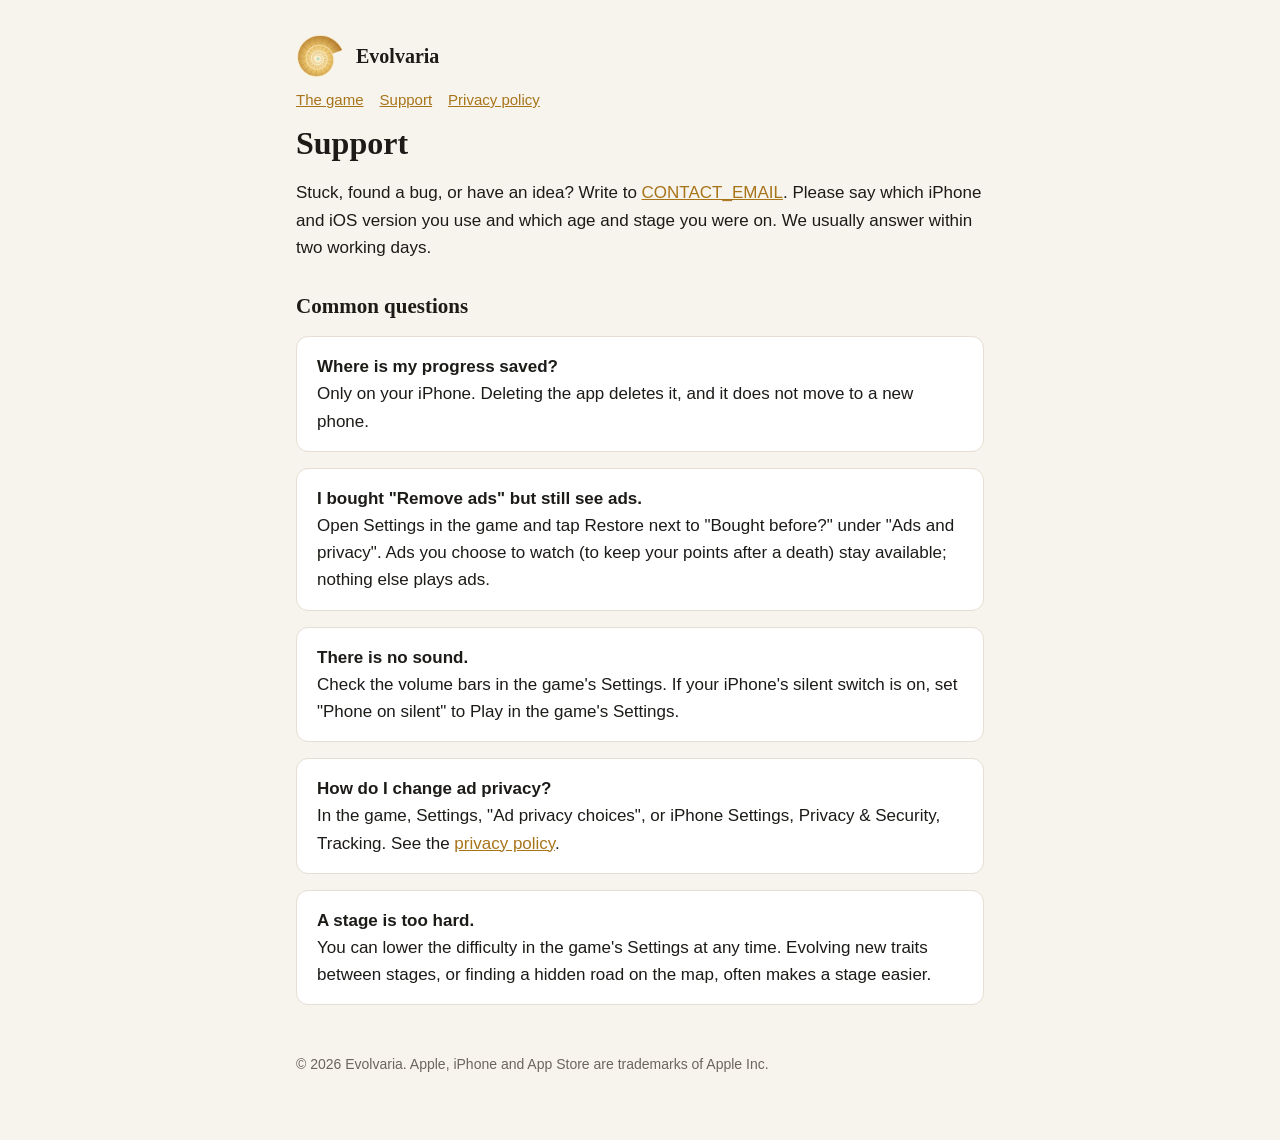
==== evolvaria/support/index.html @ f2a114b5 "Evolvaria website: game page, support and privacy policy Co-Authored-By: Claude Opus 5.5 <noreply@an" ====
<!doctype html><html lang="en"><head><meta charset="utf-8"><meta name="viewport" content="width=device-width,initial-scale=1">
<title>Evolvaria: Support</title><link rel="icon" href="../symbol.png"><link rel="stylesheet" href="../site.css"></head><body><main>
<header><img src="../symbol.png" alt=""><a href="../">Evolvaria</a></header>
<nav><a href="../">The game</a><a href="../support/">Support</a><a href="../privacy/">Privacy policy</a></nav>
<h1>Support</h1>
<p>Stuck, found a bug, or have an idea? Write to <a href="mailto:CONTACT_EMAIL?subject=Evolvaria%20support">CONTACT_EMAIL</a>. Please say which iPhone and iOS version you use and which age and stage you were on. We usually answer within two working days.</p>

<h2>Common questions</h2>
<div class="card"><p><strong>Where is my progress saved?</strong><br>Only on your iPhone. Deleting the app deletes it, and it does not move to a new phone.</p></div>
<div class="card"><p><strong>I bought "Remove ads" but still see ads.</strong><br>Open Settings in the game and tap Restore next to "Bought before?" under "Ads and privacy". Ads you choose to watch (to keep your points after a death) stay available; nothing else plays ads.</p></div>
<div class="card"><p><strong>There is no sound.</strong><br>Check the volume bars in the game's Settings. If your iPhone's silent switch is on, set "Phone on silent" to Play in the game's Settings.</p></div>
<div class="card"><p><strong>How do I change ad privacy?</strong><br>In the game, Settings, "Ad privacy choices", or iPhone Settings, Privacy &amp; Security, Tracking. See the <a href="../privacy/">privacy policy</a>.</p></div>
<div class="card"><p><strong>A stage is too hard.</strong><br>You can lower the difficulty in the game's Settings at any time. Evolving new traits between stages, or finding a hidden road on the map, often makes a stage easier.</p></div>
<footer>© 2026 Evolvaria. Apple, iPhone and App Store are trademarks of Apple Inc.</footer></main></body></html>
---- evolvaria/site.css ----
:root{--bg:#f7f4ee;--fg:#1d1b18;--mut:#6b655c;--card:#fff;--line:#e4ded3;--acc:#a8741a}
@media (prefers-color-scheme:dark){:root{--bg:#0b0d10;--fg:#ece7dc;--mut:#9d968a;--card:#15181d;--line:#262a31;--acc:#e0b25a}}
*{box-sizing:border-box}
body{margin:0;background:var(--bg);color:var(--fg);font:17px/1.6 -apple-system,BlinkMacSystemFont,"Segoe UI",Roboto,sans-serif}
main{max-width:720px;margin:0 auto;padding:32px 16px 64px}
a{color:var(--acc)}
h1{font:600 32px/1.2 Georgia,"Times New Roman",serif;margin:12px 0 8px}
h2{font:600 21px/1.3 Georgia,"Times New Roman",serif;margin:32px 0 8px}
.mut{color:var(--mut)}
header{display:flex;align-items:center;gap:12px}
header img{width:48px;height:48px}
header a{text-decoration:none;color:var(--fg);font:600 20px Georgia,serif}
nav{margin-top:8px;display:flex;gap:16px;flex-wrap:wrap;font-size:15px}
.card{background:var(--card);border:1px solid var(--line);border-radius:12px;padding:16px 20px;margin:16px 0}
.shots{display:grid;grid-template-columns:repeat(3,1fr);gap:10px;margin:20px 0}
.shots img{width:100%;border-radius:10px;border:1px solid var(--line)}
footer{margin-top:48px;font-size:14px;color:var(--mut)}
.card p{margin:0}
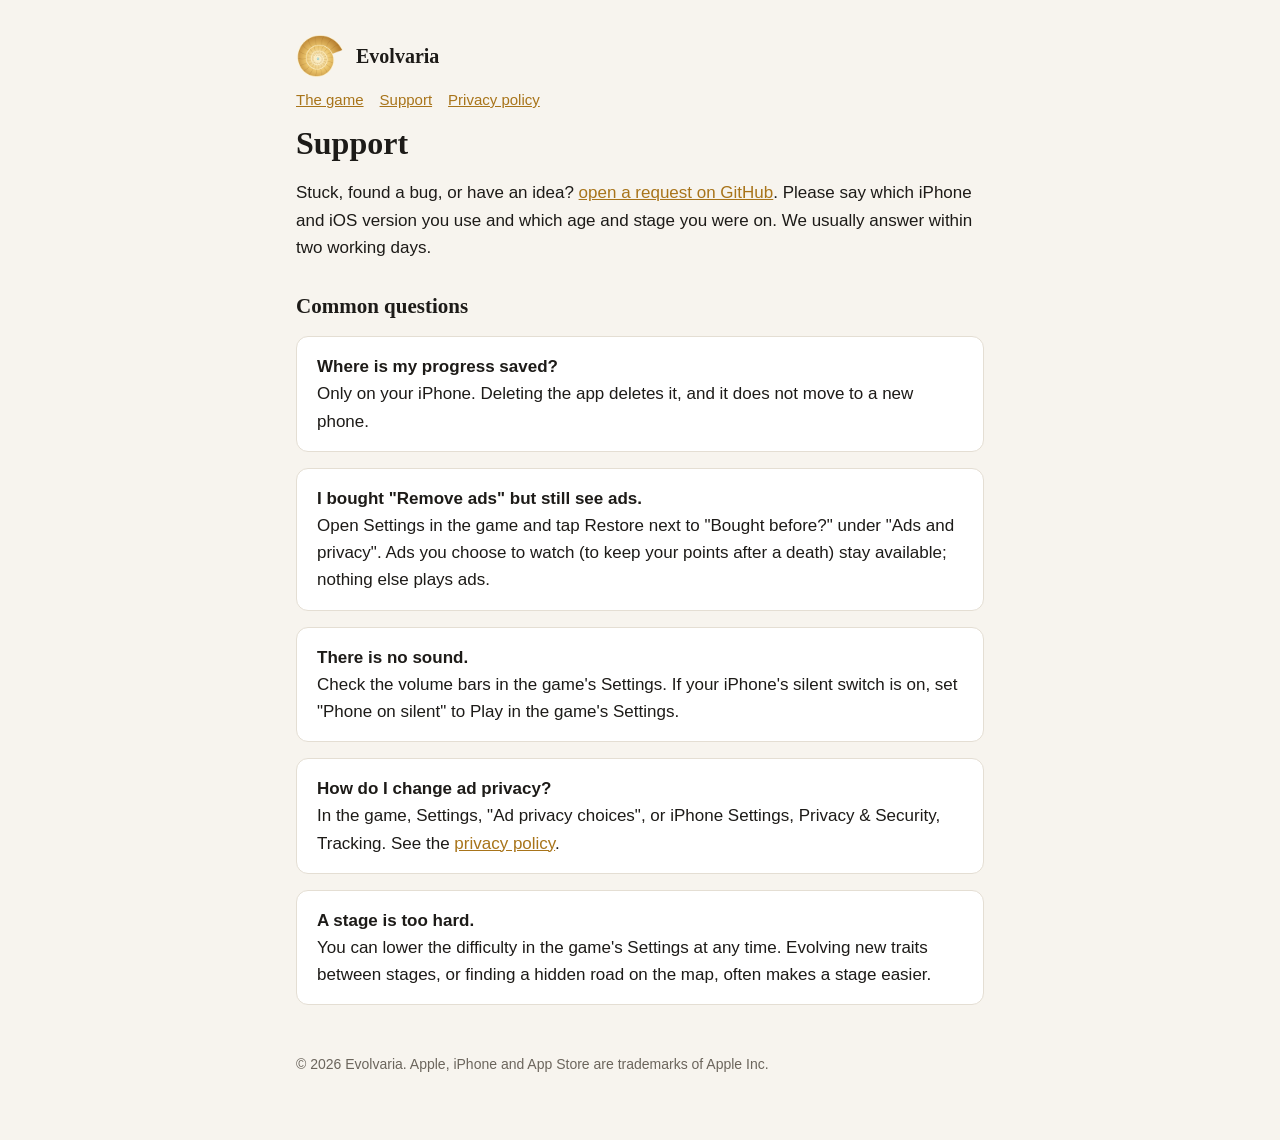
==== commit 4e326bc7: "Contact: GitHub request link until an email is chosen Co-Authored-By: Claude Opus 5.5 <noreply@anthr" ====
--- a/evolvaria/support/index.html
+++ b/evolvaria/support/index.html
@@ -3,7 +3,7 @@
 <header><img src="../symbol.png" alt=""><a href="../">Evolvaria</a></header>
 <nav><a href="../">The game</a><a href="../support/">Support</a><a href="../privacy/">Privacy policy</a></nav>
 <h1>Support</h1>
-<p>Stuck, found a bug, or have an idea? Write to <a href="mailto:CONTACT_EMAIL?subject=Evolvaria%20support">CONTACT_EMAIL</a>. Please say which iPhone and iOS version you use and which age and stage you were on. We usually answer within two working days.</p>
+<p>Stuck, found a bug, or have an idea? <a href="https://github.com/kohamanagement/kohamanagement.github.io/issues/new">open a request on GitHub</a>. Please say which iPhone and iOS version you use and which age and stage you were on. We usually answer within two working days.</p>
 
 <h2>Common questions</h2>
 <div class="card"><p><strong>Where is my progress saved?</strong><br>Only on your iPhone. Deleting the app deletes it, and it does not move to a new phone.</p></div>
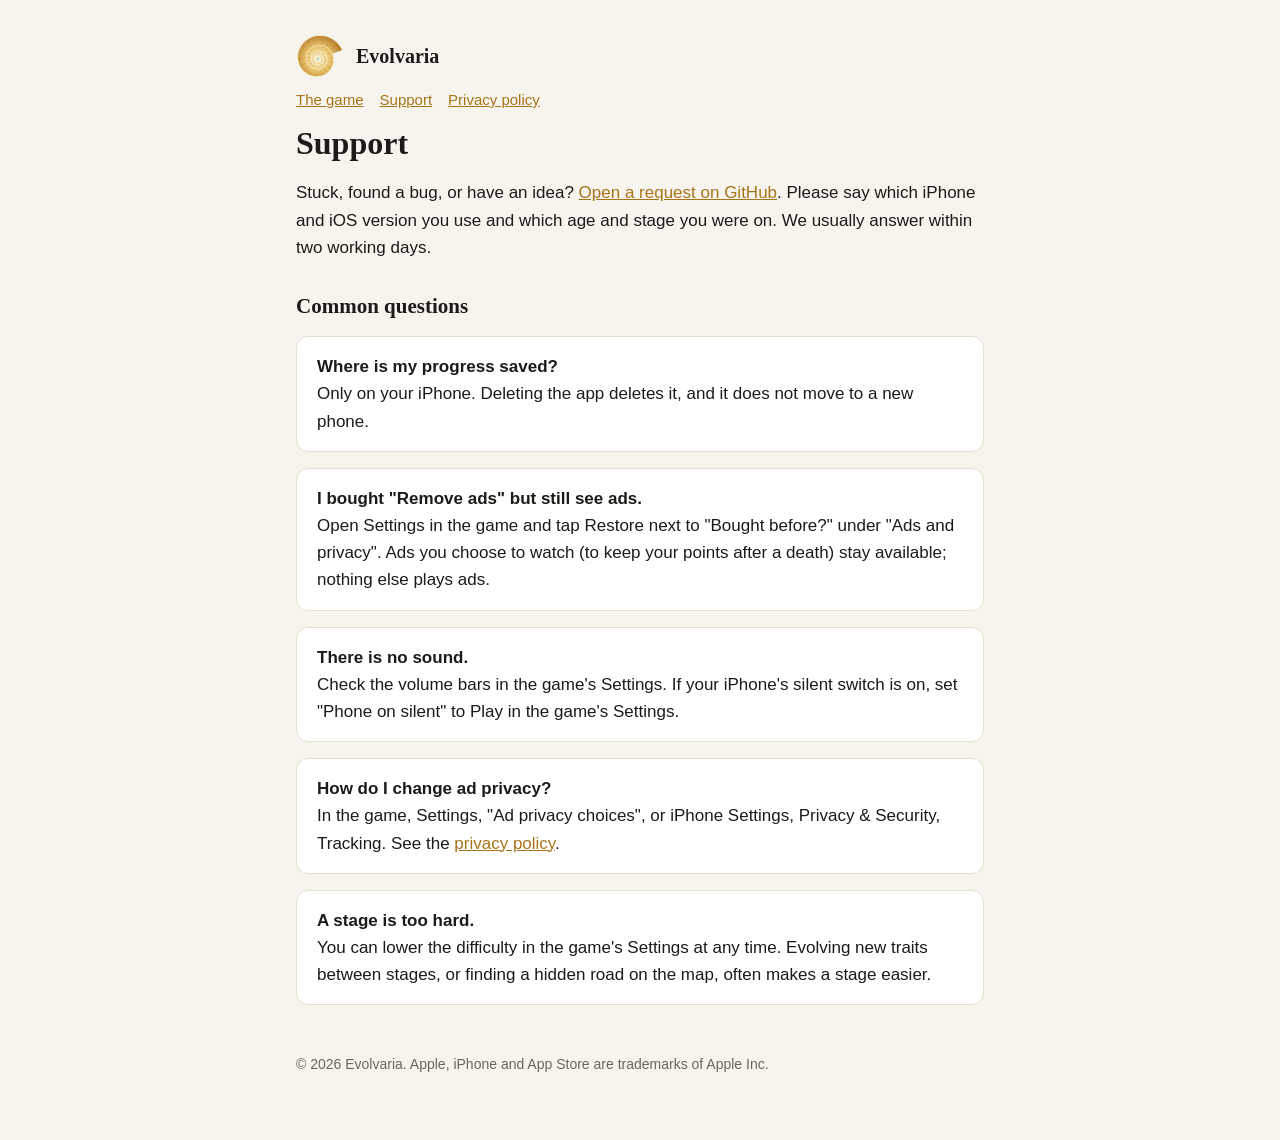
==== commit fade209a: "Capitalise support link Co-Authored-By: Claude Opus 5.5 <noreply@anthropic.com> Claude-Session: http" ====
--- a/evolvaria/support/index.html
+++ b/evolvaria/support/index.html
@@ -3,7 +3,7 @@
 <header><img src="../symbol.png" alt=""><a href="../">Evolvaria</a></header>
 <nav><a href="../">The game</a><a href="../support/">Support</a><a href="../privacy/">Privacy policy</a></nav>
 <h1>Support</h1>
-<p>Stuck, found a bug, or have an idea? <a href="https://github.com/kohamanagement/kohamanagement.github.io/issues/new">open a request on GitHub</a>. Please say which iPhone and iOS version you use and which age and stage you were on. We usually answer within two working days.</p>
+<p>Stuck, found a bug, or have an idea? <a href="https://github.com/kohamanagement/kohamanagement.github.io/issues/new">Open a request on GitHub</a>. Please say which iPhone and iOS version you use and which age and stage you were on. We usually answer within two working days.</p>
 
 <h2>Common questions</h2>
 <div class="card"><p><strong>Where is my progress saved?</strong><br>Only on your iPhone. Deleting the app deletes it, and it does not move to a new phone.</p></div>
